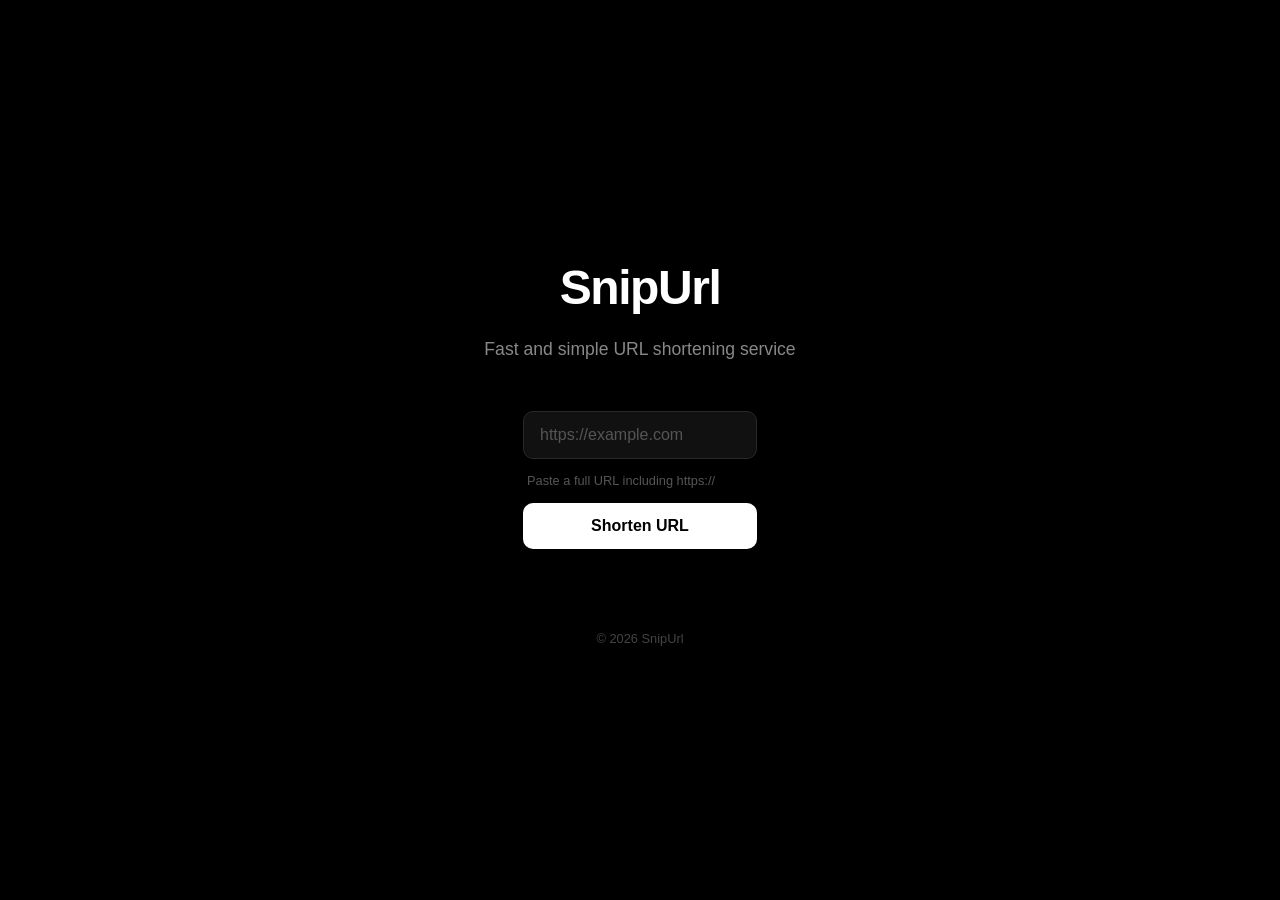
==== frontend/index.html @ 10f1c279 "feat: implement frontend URL shortening interface with API integration, validation, and copy-to-clip" ====
<!DOCTYPE html>
<html lang="en">
<head>
  <meta charset="UTF-8" />
  <meta name="viewport" content="width=device-width, initial-scale=1.0" />
  <meta name="description" content="Fast and simple URL shortening service. Shorten long URLs instantly." />
  <title>SnipUrl — Fast &amp; Simple URL Shortener</title>
  <link rel="stylesheet" href="style.css" />
</head>
<body>
  <main id="app">
    <header class="hero">
      <h1 class="title">SnipUrl</h1>
      <p class="subtitle">Fast and simple URL shortening service</p>
    </header>

    <section class="shorten-section" aria-label="Shorten a URL">
      <form id="shorten-form" class="shorten-form" novalidate>
        <label for="url-input" class="sr-only">Enter a URL to shorten</label>
        <input
          id="url-input"
          type="url"
          class="url-input"
          placeholder="https://example.com"
          autocomplete="url"
          required
          aria-describedby="input-hint"
        />
        <p id="input-hint" class="input-hint">Paste a full URL including https://</p>
        <button id="shorten-btn" type="submit" class="shorten-btn">
          <span id="btn-text">Shorten URL</span>
          <span id="btn-spinner" class="spinner hidden" aria-hidden="true"></span>
        </button>
      </form>
    </section>

    <section id="result-section" class="result-section hidden" aria-live="polite">
      <p class="result-label">Your shortened URL</p>
      <div class="result-row">
        <output id="short-url-display" class="short-url-display"></output>
        <button id="copy-btn" type="button" class="copy-btn">Copy</button>
      </div>
    </section>

    <section id="error-section" class="error-section hidden" aria-live="assertive">
      <p id="error-message" class="error-message"></p>
    </section>

    <footer class="footer">
      <p>&copy; 2026 SnipUrl</p>
    </footer>
  </main>

  <script src="script.js"></script>
</body>
</html>
---- frontend/style.css ----
/* --- Reset & Base --- */

*,
*::before,
*::after {
  margin: 0;
  padding: 0;
  box-sizing: border-box;
}

html {
  font-size: 16px;
  -webkit-text-size-adjust: 100%;
}

body {
  font-family: -apple-system, BlinkMacSystemFont, "Segoe UI", Roboto,
    Helvetica, Arial, sans-serif, "Apple Color Emoji", "Segoe UI Emoji";
  background-color: #000;
  color: #fff;
  line-height: 1.6;
  min-height: 100vh;
  display: flex;
  justify-content: center;
  align-items: center;
}

/* --- Screen-reader-only utility --- */

.sr-only {
  position: absolute;
  width: 1px;
  height: 1px;
  padding: 0;
  margin: -1px;
  overflow: hidden;
  clip: rect(0, 0, 0, 0);
  white-space: nowrap;
  border: 0;
}

/* --- Visibility helpers --- */

.hidden {
  display: none !important;
}

/* --- App container --- */

#app {
  width: 100%;
  max-width: 620px;
  padding: 2rem 1.25rem;
  display: flex;
  flex-direction: column;
  align-items: center;
  gap: 2.5rem;
}

/* --- Hero --- */

.hero {
  text-align: center;
}

.title {
  font-size: 2rem;
  font-weight: 700;
  letter-spacing: -0.03em;
  margin-bottom: 0.5rem;
}

.subtitle {
  font-size: 1rem;
  color: #888;
  font-weight: 400;
}

/* --- Shorten form --- */

.shorten-form {
  width: 100%;
  display: flex;
  flex-direction: column;
  gap: 0.75rem;
}

.url-input {
  width: 100%;
  padding: 0.875rem 1rem;
  font-size: 1rem;
  font-family: inherit;
  color: #fff;
  background-color: #111;
  border: 1px solid #282828;
  border-radius: 10px;
  outline: none;
  transition: border-color 0.2s ease;
}

.url-input::placeholder {
  color: #555;
}

.url-input:focus {
  border-color: #555;
}

.input-hint {
  font-size: 0.8rem;
  color: #555;
  padding-left: 0.25rem;
}

/* --- Button base --- */

.shorten-btn {
  display: inline-flex;
  align-items: center;
  justify-content: center;
  gap: 0.5rem;
  width: 100%;
  padding: 0.875rem 1.5rem;
  font-size: 1rem;
  font-weight: 600;
  font-family: inherit;
  color: #000;
  background-color: #fff;
  border: none;
  border-radius: 10px;
  cursor: pointer;
  transition: background-color 0.2s ease, transform 0.1s ease;
}

.shorten-btn:hover:not(:disabled) {
  background-color: #e0e0e0;
}

.shorten-btn:active:not(:disabled) {
  transform: scale(0.98);
}

.shorten-btn:disabled {
  cursor: not-allowed;
  opacity: 0.5;
}

/* --- Spinner --- */

.spinner {
  display: inline-block;
  width: 16px;
  height: 16px;
  border: 2px solid #999;
  border-top-color: #000;
  border-radius: 50%;
  animation: spin 0.6s linear infinite;
}

@keyframes spin {
  to {
    transform: rotate(360deg);
  }
}

/* --- Result section --- */

.result-section {
  width: 100%;
  text-align: center;
  animation: fadeIn 0.3s ease;
}

.result-label {
  font-size: 0.85rem;
  color: #888;
  margin-bottom: 0.75rem;
  text-transform: uppercase;
  letter-spacing: 0.06em;
}

.result-row {
  display: flex;
  align-items: center;
  gap: 0.5rem;
  background-color: #111;
  border: 1px solid #282828;
  border-radius: 10px;
  padding: 0.75rem 1rem;
}

.short-url-display {
  flex: 1;
  font-size: 0.95rem;
  color: #fff;
  word-break: break-all;
  text-align: left;
}

.copy-btn {
  flex-shrink: 0;
  padding: 0.5rem 1rem;
  font-size: 0.85rem;
  font-weight: 600;
  font-family: inherit;
  color: #000;
  background-color: #fff;
  border: none;
  border-radius: 8px;
  cursor: pointer;
  transition: background-color 0.2s ease;
  min-width: 72px;
}

.copy-btn:hover {
  background-color: #e0e0e0;
}

/* --- Error section --- */

.error-section {
  width: 100%;
  animation: fadeIn 0.3s ease;
}

.error-message {
  font-size: 0.9rem;
  color: #ff6b6b;
  background-color: rgba(255, 107, 107, 0.08);
  border: 1px solid rgba(255, 107, 107, 0.2);
  border-radius: 10px;
  padding: 0.875rem 1rem;
  text-align: center;
}

/* --- Footer --- */

.footer {
  margin-top: auto;
  padding-top: 2rem;
  text-align: center;
  font-size: 0.8rem;
  color: #444;
}

/* --- Fade-in animation --- */

@keyframes fadeIn {
  from {
    opacity: 0;
    transform: translateY(6px);
  }
  to {
    opacity: 1;
    transform: translateY(0);
  }
}



@media (min-width: 480px) {
  #app {
    padding: 4rem 2rem;
  }

  .title {
    font-size: 2.5rem;
  }

  .subtitle {
    font-size: 1.1rem;
  }
}

@media (min-width: 768px) {
  #app {
    padding: 6rem 2rem;
    gap: 3rem;
  }

  .title {
    font-size: 3rem;
  }
}
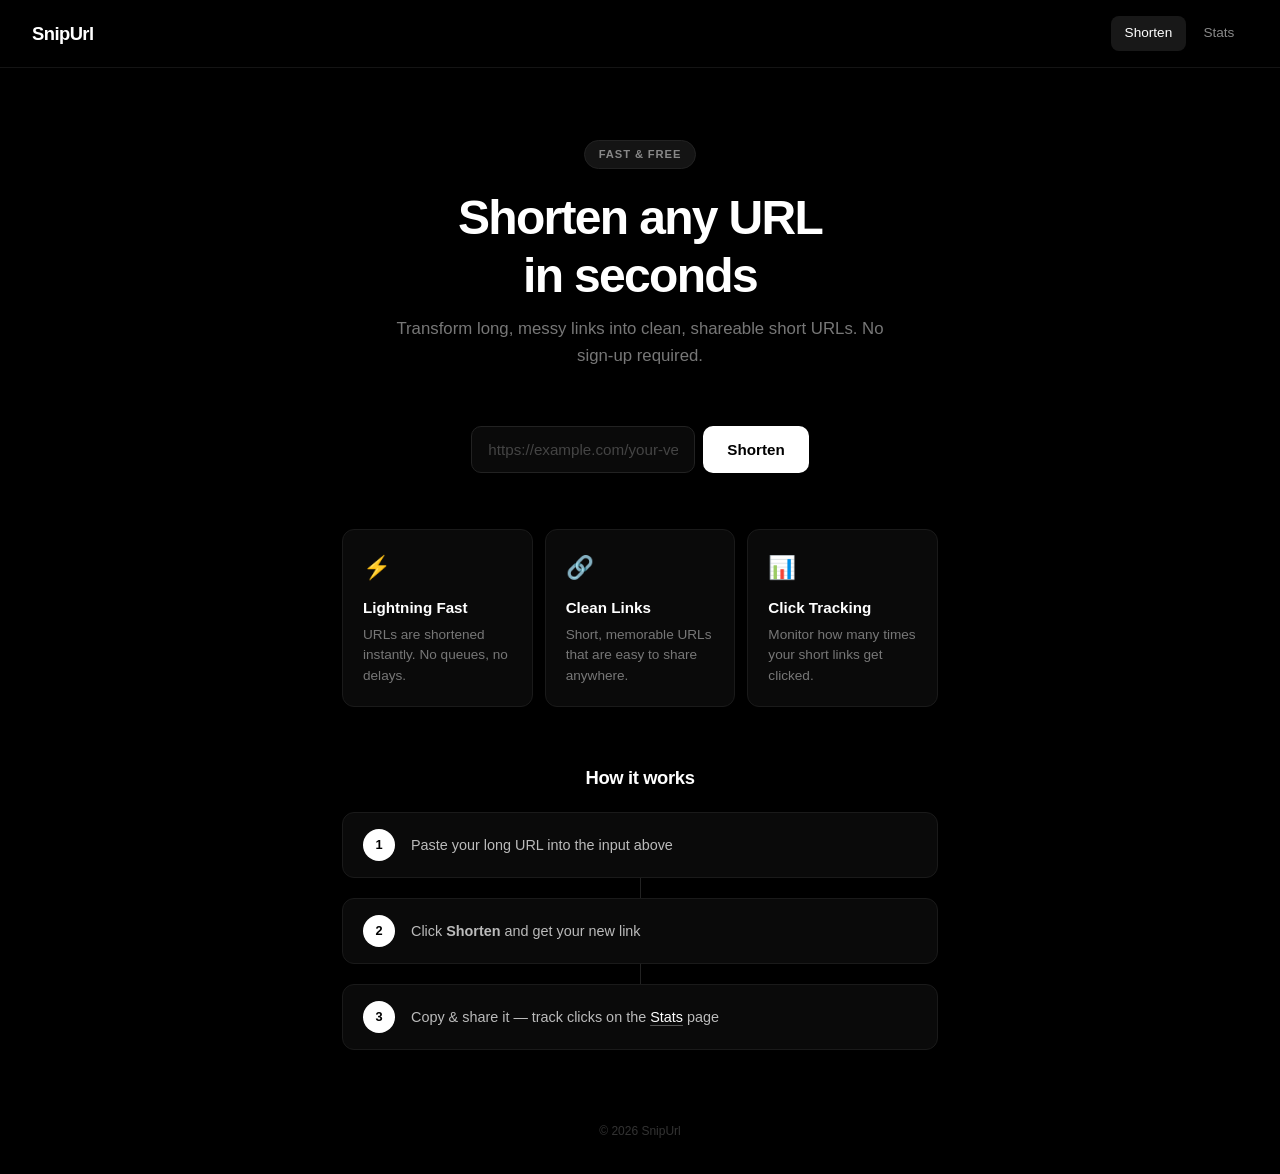
==== commit 5217eb2c: "feat: add stats page with URL statistics lookup and tips section" ====
--- a/frontend/index.html
+++ b/frontend/index.html
@@ -3,37 +3,51 @@
 <head>
   <meta charset="UTF-8" />
   <meta name="viewport" content="width=device-width, initial-scale=1.0" />
-  <meta name="description" content="Fast and simple URL shortening service. Shorten long URLs instantly." />
-  <title>SnipUrl — Fast &amp; Simple URL Shortener</title>
+  <meta name="description" content="SnipUrl — Fast and simple URL shortening service. Shorten long URLs instantly." />
+  <title>SnipUrl — Shorten URLs Instantly</title>
   <link rel="stylesheet" href="style.css" />
 </head>
 <body>
+
+  <nav class="navbar" aria-label="Main navigation">
+    <a href="index.html" class="nav-logo">SnipUrl</a>
+    <div class="nav-links">
+      <a href="index.html" class="nav-link active">Shorten</a>
+      <a href="stats.html" class="nav-link">Stats</a>
+    </div>
+  </nav>
+
   <main id="app">
-    <header class="hero">
-      <h1 class="title">SnipUrl</h1>
-      <p class="subtitle">Fast and simple URL shortening service</p>
+
+    <!-- Hero -->
+    <header class="hero fade-in">
+      <p class="hero-badge">Fast &amp; Free</p>
+      <h1 class="title">Shorten any URL<br />in seconds</h1>
+      <p class="subtitle">Transform long, messy links into clean, shareable short URLs. No sign-up required.</p>
     </header>
 
-    <section class="shorten-section" aria-label="Shorten a URL">
+    <!-- Shorten form -->
+    <section class="shorten-section fade-in delay-1" aria-label="Shorten a URL">
       <form id="shorten-form" class="shorten-form" novalidate>
         <label for="url-input" class="sr-only">Enter a URL to shorten</label>
-        <input
-          id="url-input"
-          type="url"
-          class="url-input"
-          placeholder="https://example.com"
-          autocomplete="url"
-          required
-          aria-describedby="input-hint"
-        />
-        <p id="input-hint" class="input-hint">Paste a full URL including https://</p>
-        <button id="shorten-btn" type="submit" class="shorten-btn">
-          <span id="btn-text">Shorten URL</span>
-          <span id="btn-spinner" class="spinner hidden" aria-hidden="true"></span>
-        </button>
+        <div class="input-row">
+          <input
+            id="url-input"
+            type="url"
+            class="url-input"
+            placeholder="https://example.com/your-very-long-url"
+            autocomplete="url"
+            required
+          />
+          <button id="shorten-btn" type="submit" class="primary-btn">
+            <span id="btn-text">Shorten</span>
+            <span id="btn-spinner" class="spinner hidden" aria-hidden="true"></span>
+          </button>
+        </div>
       </form>
     </section>
 
+    <!-- Result -->
     <section id="result-section" class="result-section hidden" aria-live="polite">
       <p class="result-label">Your shortened URL</p>
       <div class="result-row">
@@ -42,13 +56,55 @@
       </div>
     </section>
 
+    <!-- Error -->
     <section id="error-section" class="error-section hidden" aria-live="assertive">
       <p id="error-message" class="error-message"></p>
+    </section>
+
+    <!-- Features -->
+    <section class="features fade-in delay-2" aria-label="Features">
+      <div class="feature-card">
+        <div class="feature-icon">&#9889;</div>
+        <h3 class="feature-title">Lightning Fast</h3>
+        <p class="feature-desc">URLs are shortened instantly. No queues, no delays.</p>
+      </div>
+      <div class="feature-card">
+        <div class="feature-icon">&#128279;</div>
+        <h3 class="feature-title">Clean Links</h3>
+        <p class="feature-desc">Short, memorable URLs that are easy to share anywhere.</p>
+      </div>
+      <div class="feature-card">
+        <div class="feature-icon">&#128202;</div>
+        <h3 class="feature-title">Click Tracking</h3>
+        <p class="feature-desc">Monitor how many times your short links get clicked.</p>
+      </div>
+    </section>
+
+    <!-- How it works -->
+    <section class="how-it-works fade-in delay-3" aria-label="How it works">
+      <h2 class="section-heading">How it works</h2>
+      <div class="steps">
+        <div class="step">
+          <span class="step-number">1</span>
+          <p class="step-text">Paste your long URL into the input above</p>
+        </div>
+        <div class="step-connector"></div>
+        <div class="step">
+          <span class="step-number">2</span>
+          <p class="step-text">Click <strong>Shorten</strong> and get your new link</p>
+        </div>
+        <div class="step-connector"></div>
+        <div class="step">
+          <span class="step-number">3</span>
+          <p class="step-text">Copy &amp; share it — track clicks on the <a href="stats.html" class="inline-link">Stats</a> page</p>
+        </div>
+      </div>
     </section>
 
     <footer class="footer">
       <p>&copy; 2026 SnipUrl</p>
     </footer>
+
   </main>
 
   <script src="script.js"></script>
--- a/frontend/style.css
+++ b/frontend/style.css
@@ -1,5 +1,3 @@
-
-
 /* --- Reset & Base --- */
 
 *,
@@ -13,6 +11,7 @@
 html {
   font-size: 16px;
   -webkit-text-size-adjust: 100%;
+  scroll-behavior: smooth;
 }
 
 body {
@@ -22,12 +21,9 @@
   color: #fff;
   line-height: 1.6;
   min-height: 100vh;
-  display: flex;
-  justify-content: center;
-  align-items: center;
-}
-
-/* --- Screen-reader-only utility --- */
+}
+
+/* --- Utilities --- */
 
 .sr-only {
   position: absolute;
@@ -41,89 +37,151 @@
   border: 0;
 }
 
-/* --- Visibility helpers --- */
-
 .hidden {
   display: none !important;
 }
 
+/* --- Navbar --- */
+
+.navbar {
+  position: sticky;
+  top: 0;
+  z-index: 100;
+  display: flex;
+  align-items: center;
+  justify-content: space-between;
+  padding: 1rem 1.25rem;
+  background-color: rgba(0, 0, 0, 0.85);
+  backdrop-filter: blur(12px);
+  -webkit-backdrop-filter: blur(12px);
+  border-bottom: 1px solid #141414;
+}
+
+.nav-logo {
+  font-size: 1.15rem;
+  font-weight: 700;
+  color: #fff;
+  text-decoration: none;
+  letter-spacing: -0.03em;
+}
+
+.nav-links {
+  display: flex;
+  gap: 0.25rem;
+}
+
+.nav-link {
+  font-size: 0.85rem;
+  font-weight: 500;
+  color: #888;
+  text-decoration: none;
+  padding: 0.4rem 0.85rem;
+  border-radius: 8px;
+  transition: color 0.2s ease, background-color 0.2s ease;
+}
+
+.nav-link:hover {
+  color: #fff;
+  background-color: #151515;
+}
+
+.nav-link.active {
+  color: #fff;
+  background-color: #181818;
+}
+
 /* --- App container --- */
 
 #app {
   width: 100%;
-  max-width: 620px;
-  padding: 2rem 1.25rem;
+  max-width: 660px;
+  margin: 0 auto;
+  padding: 2.5rem 1.25rem 2rem;
   display: flex;
   flex-direction: column;
   align-items: center;
-  gap: 2.5rem;
+  gap: 3rem;
 }
 
 /* --- Hero --- */
 
 .hero {
   text-align: center;
+  max-width: 520px;
+}
+
+.hero-badge {
+  display: inline-block;
+  font-size: 0.7rem;
+  font-weight: 600;
+  letter-spacing: 0.08em;
+  text-transform: uppercase;
+  color: #888;
+  background-color: #141414;
+  border: 1px solid #222;
+  padding: 0.3rem 0.85rem;
+  border-radius: 999px;
+  margin-bottom: 1.25rem;
 }
 
 .title {
-  font-size: 2rem;
+  font-size: 2.25rem;
   font-weight: 700;
-  letter-spacing: -0.03em;
-  margin-bottom: 0.5rem;
+  letter-spacing: -0.035em;
+  line-height: 1.2;
+  margin-bottom: 0.75rem;
 }
 
 .subtitle {
   font-size: 1rem;
-  color: #888;
+  color: #777;
   font-weight: 400;
+  line-height: 1.6;
 }
 
 /* --- Shorten form --- */
 
 .shorten-form {
   width: 100%;
-  display: flex;
-  flex-direction: column;
-  gap: 0.75rem;
+}
+
+.input-row {
+  display: flex;
+  gap: 0.5rem;
+  width: 100%;
 }
 
 .url-input {
-  width: 100%;
+  flex: 1;
   padding: 0.875rem 1rem;
-  font-size: 1rem;
+  font-size: 0.95rem;
   font-family: inherit;
   color: #fff;
-  background-color: #111;
-  border: 1px solid #282828;
+  background-color: #0a0a0a;
+  border: 1px solid #222;
   border-radius: 10px;
   outline: none;
-  transition: border-color 0.2s ease;
+  transition: border-color 0.2s ease, box-shadow 0.2s ease;
 }
 
 .url-input::placeholder {
-  color: #555;
+  color: #444;
 }
 
 .url-input:focus {
-  border-color: #555;
-}
-
-.input-hint {
-  font-size: 0.8rem;
-  color: #555;
-  padding-left: 0.25rem;
-}
-
-/* --- Button base --- */
-
-.shorten-btn {
+  border-color: #444;
+  box-shadow: 0 0 0 3px rgba(255, 255, 255, 0.04);
+}
+
+/* --- Primary button --- */
+
+.primary-btn {
   display: inline-flex;
   align-items: center;
   justify-content: center;
   gap: 0.5rem;
-  width: 100%;
   padding: 0.875rem 1.5rem;
-  font-size: 1rem;
+  font-size: 0.95rem;
   font-weight: 600;
   font-family: inherit;
   color: #000;
@@ -131,20 +189,21 @@
   border: none;
   border-radius: 10px;
   cursor: pointer;
-  transition: background-color 0.2s ease, transform 0.1s ease;
-}
-
-.shorten-btn:hover:not(:disabled) {
+  white-space: nowrap;
+  transition: background-color 0.2s ease, transform 0.15s ease;
+}
+
+.primary-btn:hover:not(:disabled) {
   background-color: #e0e0e0;
 }
 
-.shorten-btn:active:not(:disabled) {
-  transform: scale(0.98);
-}
-
-.shorten-btn:disabled {
+.primary-btn:active:not(:disabled) {
+  transform: scale(0.97);
+}
+
+.primary-btn:disabled {
   cursor: not-allowed;
-  opacity: 0.5;
+  opacity: 0.45;
 }
 
 /* --- Spinner --- */
@@ -153,16 +212,14 @@
   display: inline-block;
   width: 16px;
   height: 16px;
-  border: 2px solid #999;
+  border: 2px solid #aaa;
   border-top-color: #000;
   border-radius: 50%;
   animation: spin 0.6s linear infinite;
 }
 
 @keyframes spin {
-  to {
-    transform: rotate(360deg);
-  }
+  to { transform: rotate(360deg); }
 }
 
 /* --- Result section --- */
@@ -170,12 +227,12 @@
 .result-section {
   width: 100%;
   text-align: center;
-  animation: fadeIn 0.3s ease;
+  animation: fadeUp 0.35s ease;
 }
 
 .result-label {
-  font-size: 0.85rem;
-  color: #888;
+  font-size: 0.8rem;
+  color: #666;
   margin-bottom: 0.75rem;
   text-transform: uppercase;
   letter-spacing: 0.06em;
@@ -185,8 +242,8 @@
   display: flex;
   align-items: center;
   gap: 0.5rem;
-  background-color: #111;
-  border: 1px solid #282828;
+  background-color: #0a0a0a;
+  border: 1px solid #222;
   border-radius: 10px;
   padding: 0.75rem 1rem;
 }
@@ -202,7 +259,7 @@
 .copy-btn {
   flex-shrink: 0;
   padding: 0.5rem 1rem;
-  font-size: 0.85rem;
+  font-size: 0.8rem;
   font-weight: 600;
   font-family: inherit;
   color: #000;
@@ -211,7 +268,7 @@
   border-radius: 8px;
   cursor: pointer;
   transition: background-color 0.2s ease;
-  min-width: 72px;
+  min-width: 68px;
 }
 
 .copy-btn:hover {
@@ -222,35 +279,287 @@
 
 .error-section {
   width: 100%;
-  animation: fadeIn 0.3s ease;
+  animation: fadeUp 0.35s ease;
 }
 
 .error-message {
   font-size: 0.9rem;
   color: #ff6b6b;
-  background-color: rgba(255, 107, 107, 0.08);
-  border: 1px solid rgba(255, 107, 107, 0.2);
+  background-color: rgba(255, 107, 107, 0.06);
+  border: 1px solid rgba(255, 107, 107, 0.15);
   border-radius: 10px;
   padding: 0.875rem 1rem;
   text-align: center;
 }
 
+/* --- Feature cards --- */
+
+.features {
+  width: 100%;
+  display: grid;
+  grid-template-columns: 1fr;
+  gap: 0.75rem;
+}
+
+.feature-card {
+  background-color: #0a0a0a;
+  border: 1px solid #1a1a1a;
+  border-radius: 12px;
+  padding: 1.25rem 1.25rem;
+  transition: border-color 0.25s ease, transform 0.2s ease;
+}
+
+.feature-card:hover {
+  border-color: #333;
+  transform: translateY(-2px);
+}
+
+.feature-icon {
+  font-size: 1.4rem;
+  margin-bottom: 0.6rem;
+}
+
+.feature-title {
+  font-size: 0.95rem;
+  font-weight: 600;
+  margin-bottom: 0.3rem;
+}
+
+.feature-desc {
+  font-size: 0.85rem;
+  color: #777;
+  line-height: 1.5;
+}
+
+/* --- Section heading --- */
+
+.section-heading {
+  font-size: 1.15rem;
+  font-weight: 600;
+  letter-spacing: -0.02em;
+  text-align: center;
+  margin-bottom: 1.25rem;
+}
+
+/* --- How it works --- */
+
+.how-it-works {
+  width: 100%;
+  text-align: center;
+}
+
+.steps {
+  display: flex;
+  flex-direction: column;
+  align-items: center;
+  gap: 0;
+}
+
+.step {
+  display: flex;
+  align-items: center;
+  gap: 1rem;
+  width: 100%;
+  padding: 1rem 1.25rem;
+  background-color: #0a0a0a;
+  border: 1px solid #1a1a1a;
+  border-radius: 12px;
+}
+
+.step-number {
+  display: flex;
+  align-items: center;
+  justify-content: center;
+  width: 32px;
+  height: 32px;
+  font-size: 0.8rem;
+  font-weight: 700;
+  color: #000;
+  background-color: #fff;
+  border-radius: 50%;
+  flex-shrink: 0;
+}
+
+.step-text {
+  font-size: 0.9rem;
+  color: #bbb;
+  text-align: left;
+}
+
+.step-connector {
+  width: 1px;
+  height: 20px;
+  background-color: #222;
+}
+
+.inline-link {
+  color: #fff;
+  text-decoration: underline;
+  text-decoration-color: #555;
+  text-underline-offset: 3px;
+  transition: text-decoration-color 0.2s ease;
+}
+
+.inline-link:hover {
+  text-decoration-color: #fff;
+}
+
+/* --- Stats result --- */
+
+.stats-result-section {
+  width: 100%;
+  animation: fadeUp 0.35s ease;
+}
+
+.stats-card {
+  background-color: #0a0a0a;
+  border: 1px solid #222;
+  border-radius: 12px;
+  overflow: hidden;
+}
+
+.stats-header {
+  padding: 0.85rem 1.25rem;
+  border-bottom: 1px solid #1a1a1a;
+}
+
+.stats-header-label {
+  font-size: 0.75rem;
+  font-weight: 600;
+  text-transform: uppercase;
+  letter-spacing: 0.06em;
+  color: #666;
+}
+
+.stats-grid {
+  display: grid;
+  grid-template-columns: 1fr 1fr;
+  border-bottom: 1px solid #1a1a1a;
+}
+
+.stat-block {
+  display: flex;
+  flex-direction: column;
+  align-items: center;
+  gap: 0.3rem;
+  padding: 1.5rem 1rem;
+}
+
+.stat-block:first-child {
+  border-right: 1px solid #1a1a1a;
+}
+
+.stat-number {
+  font-size: 2rem;
+  font-weight: 700;
+  letter-spacing: -0.03em;
+  line-height: 1;
+}
+
+.stat-date {
+  font-size: 0.95rem;
+  font-weight: 500;
+  line-height: 1.2;
+  text-align: center;
+}
+
+.stat-label {
+  font-size: 0.7rem;
+  font-weight: 500;
+  text-transform: uppercase;
+  letter-spacing: 0.06em;
+  color: #666;
+}
+
+.stats-details {
+  padding: 1rem 1.25rem;
+  display: flex;
+  flex-direction: column;
+  gap: 0.75rem;
+}
+
+.stats-detail-row {
+  display: flex;
+  justify-content: space-between;
+  align-items: baseline;
+  gap: 1rem;
+}
+
+.stats-key {
+  font-size: 0.75rem;
+  color: #666;
+  text-transform: uppercase;
+  letter-spacing: 0.06em;
+  flex-shrink: 0;
+}
+
+.stats-value {
+  font-size: 0.9rem;
+  color: #ccc;
+  text-align: right;
+  word-break: break-all;
+}
+
+.stats-link {
+  color: #ccc;
+  text-decoration: underline;
+  text-decoration-color: #333;
+  text-underline-offset: 3px;
+  transition: color 0.2s ease, text-decoration-color 0.2s ease;
+}
+
+.stats-link:hover {
+  color: #fff;
+  text-decoration-color: #fff;
+}
+
+/* --- Tips section --- */
+
+.tips-section {
+  width: 100%;
+}
+
+.tips-grid {
+  display: grid;
+  grid-template-columns: 1fr;
+  gap: 0.75rem;
+}
+
+.tip-card {
+  background-color: #0a0a0a;
+  border: 1px solid #1a1a1a;
+  border-radius: 12px;
+  padding: 1.25rem;
+}
+
+.tip-title {
+  font-size: 0.9rem;
+  font-weight: 600;
+  margin-bottom: 0.35rem;
+}
+
+.tip-desc {
+  font-size: 0.85rem;
+  color: #777;
+  line-height: 1.55;
+}
+
 /* --- Footer --- */
 
 .footer {
-  margin-top: auto;
-  padding-top: 2rem;
+  width: 100%;
+  padding-top: 1rem;
   text-align: center;
-  font-size: 0.8rem;
-  color: #444;
-}
-
-/* --- Fade-in animation --- */
-
-@keyframes fadeIn {
+  font-size: 0.75rem;
+  color: #333;
+}
+
+/* --- Animations --- */
+
+@keyframes fadeUp {
   from {
     opacity: 0;
-    transform: translateY(6px);
+    transform: translateY(10px);
   }
   to {
     opacity: 1;
@@ -258,26 +567,48 @@
   }
 }
 
-
+.fade-in {
+  opacity: 0;
+  transform: translateY(16px);
+  animation: fadeUp 0.5s ease forwards;
+}
+
+.delay-1 { animation-delay: 0.1s; }
+.delay-2 { animation-delay: 0.25s; }
+.delay-3 { animation-delay: 0.4s; }
+
+/* --- Responsive --- */
 
 @media (min-width: 480px) {
   #app {
-    padding: 4rem 2rem;
+    padding: 3.5rem 2rem 2rem;
   }
 
   .title {
-    font-size: 2.5rem;
+    font-size: 2.75rem;
   }
 
   .subtitle {
-    font-size: 1.1rem;
+    font-size: 1.05rem;
+  }
+
+  .features {
+    grid-template-columns: repeat(3, 1fr);
+  }
+
+  .tips-grid {
+    grid-template-columns: 1fr 1fr;
   }
 }
 
 @media (min-width: 768px) {
+  .navbar {
+    padding: 1rem 2rem;
+  }
+
   #app {
-    padding: 6rem 2rem;
-    gap: 3rem;
+    padding: 4.5rem 2rem 2rem;
+    gap: 3.5rem;
   }
 
   .title {
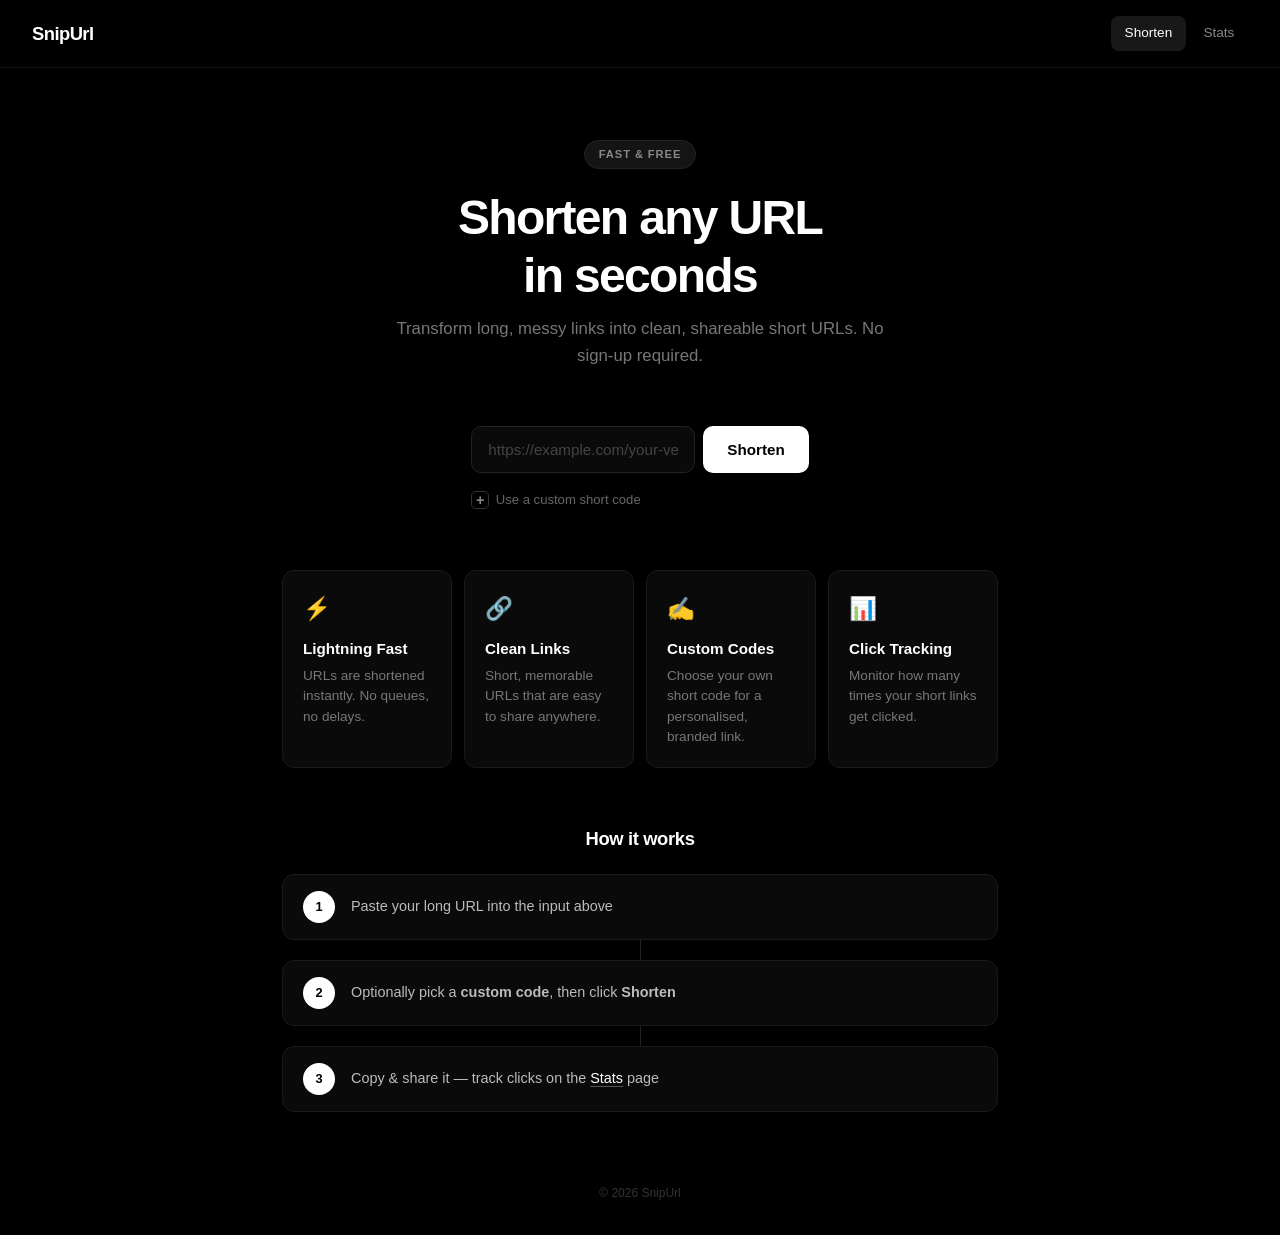
==== commit 14203f0a: "Built the frontend for custom codes" ====
--- a/frontend/index.html
+++ b/frontend/index.html
@@ -8,6 +8,9 @@
   <link rel="stylesheet" href="style.css" />
 </head>
 <body>
+
+  <!-- Toast notifications -->
+  <div id="toast-container" class="toast-container" aria-live="polite"></div>
 
   <nav class="navbar" aria-label="Main navigation">
     <a href="index.html" class="nav-logo">SnipUrl</a>
@@ -44,6 +47,29 @@
             <span id="btn-spinner" class="spinner hidden" aria-hidden="true"></span>
           </button>
         </div>
+
+        <!-- Custom code toggle & input -->
+        <div class="custom-code-section">
+          <button id="custom-code-toggle" type="button" class="custom-code-toggle">
+            <span id="toggle-icon" class="toggle-icon">+</span>
+            <span id="toggle-text">Use a custom short code</span>
+          </button>
+          <div id="custom-code-row" class="custom-code-row hidden">
+            <div class="custom-code-input-wrap">
+              <input
+                id="custom-code-input"
+                type="text"
+                class="url-input custom-code-field"
+                placeholder="my-custom-code"
+                minlength="6"
+                maxlength="30"
+                pattern="[a-zA-Z0-9_-]+"
+              />
+              <span id="custom-code-counter" class="char-counter">0 / 30</span>
+            </div>
+            <p class="custom-code-hint">6–30 characters · letters, numbers, hyphens, underscores</p>
+          </div>
+        </div>
       </form>
     </section>
 
@@ -74,6 +100,11 @@
         <p class="feature-desc">Short, memorable URLs that are easy to share anywhere.</p>
       </div>
       <div class="feature-card">
+        <div class="feature-icon">&#9997;</div>
+        <h3 class="feature-title">Custom Codes</h3>
+        <p class="feature-desc">Choose your own short code for a personalised, branded link.</p>
+      </div>
+      <div class="feature-card">
         <div class="feature-icon">&#128202;</div>
         <h3 class="feature-title">Click Tracking</h3>
         <p class="feature-desc">Monitor how many times your short links get clicked.</p>
@@ -91,7 +122,7 @@
         <div class="step-connector"></div>
         <div class="step">
           <span class="step-number">2</span>
-          <p class="step-text">Click <strong>Shorten</strong> and get your new link</p>
+          <p class="step-text">Optionally pick a <strong>custom code</strong>, then click <strong>Shorten</strong></p>
         </div>
         <div class="step-connector"></div>
         <div class="step">
--- a/frontend/style.css
+++ b/frontend/style.css
@@ -149,6 +149,117 @@
   display: flex;
   gap: 0.5rem;
   width: 100%;
+}
+
+/* --- Custom code section --- */
+
+.custom-code-section {
+  margin-top: 0.75rem;
+}
+
+.custom-code-toggle {
+  display: inline-flex;
+  align-items: center;
+  gap: 0.4rem;
+  background: none;
+  border: none;
+  color: #666;
+  font-size: 0.82rem;
+  font-family: inherit;
+  font-weight: 500;
+  cursor: pointer;
+  padding: 0.35rem 0;
+  transition: color 0.2s ease;
+}
+
+.custom-code-toggle:hover {
+  color: #aaa;
+}
+
+.toggle-icon {
+  display: inline-flex;
+  align-items: center;
+  justify-content: center;
+  width: 18px;
+  height: 18px;
+  font-size: 0.9rem;
+  font-weight: 600;
+  border: 1px solid #333;
+  border-radius: 5px;
+  color: #888;
+  transition: transform 0.25s ease, border-color 0.2s ease;
+  line-height: 1;
+}
+
+.toggle-icon.open {
+  transform: rotate(45deg);
+  border-color: #555;
+}
+
+.custom-code-row {
+  overflow: hidden;
+  animation: slideDown 0.3s ease forwards;
+}
+
+.custom-code-row.hidden {
+  display: none !important;
+}
+
+.custom-code-input-wrap {
+  position: relative;
+  margin-top: 0.5rem;
+}
+
+.custom-code-field {
+  width: 100%;
+  padding-right: 4.5rem;
+  font-family: "SF Mono", "Fira Code", "Cascadia Code", monospace;
+  letter-spacing: 0.02em;
+}
+
+.custom-code-field.invalid {
+  border-color: rgba(255, 107, 107, 0.5);
+  box-shadow: 0 0 0 3px rgba(255, 107, 107, 0.06);
+}
+
+.char-counter {
+  position: absolute;
+  right: 0.85rem;
+  top: 50%;
+  transform: translateY(-50%);
+  font-size: 0.7rem;
+  color: #444;
+  font-variant-numeric: tabular-nums;
+  pointer-events: none;
+  transition: color 0.2s ease;
+}
+
+.char-counter.warn {
+  color: #ffbb44;
+}
+
+.char-counter.over {
+  color: #ff6b6b;
+}
+
+.custom-code-hint {
+  font-size: 0.72rem;
+  color: #444;
+  margin-top: 0.4rem;
+  letter-spacing: 0.01em;
+}
+
+@keyframes slideDown {
+  from {
+    opacity: 0;
+    max-height: 0;
+    transform: translateY(-6px);
+  }
+  to {
+    opacity: 1;
+    max-height: 120px;
+    transform: translateY(0);
+  }
 }
 
 .url-input {
@@ -554,6 +665,183 @@
   color: #333;
 }
 
+/* --- Toast notifications --- */
+
+.toast-container {
+  position: fixed;
+  top: 1rem;
+  right: 1rem;
+  z-index: 9999;
+  display: flex;
+  flex-direction: column;
+  gap: 0.6rem;
+  pointer-events: none;
+  max-width: 380px;
+  width: calc(100% - 2rem);
+}
+
+.toast {
+  pointer-events: auto;
+  display: flex;
+  align-items: flex-start;
+  gap: 0.75rem;
+  padding: 0.9rem 1rem;
+  border-radius: 12px;
+  background-color: #141414;
+  border: 1px solid #222;
+  backdrop-filter: blur(16px);
+  -webkit-backdrop-filter: blur(16px);
+  box-shadow: 0 8px 32px rgba(0, 0, 0, 0.4), 0 0 0 1px rgba(255, 255, 255, 0.03);
+  animation: toastSlideIn 0.4s cubic-bezier(0.16, 1, 0.3, 1) forwards;
+  position: relative;
+  overflow: hidden;
+}
+
+.toast.toast-exit {
+  animation: toastSlideOut 0.3s cubic-bezier(0.55, 0, 1, 0.45) forwards;
+}
+
+.toast-icon {
+  flex-shrink: 0;
+  width: 20px;
+  height: 20px;
+  display: flex;
+  align-items: center;
+  justify-content: center;
+  font-size: 0.95rem;
+  margin-top: 1px;
+}
+
+.toast-body {
+  flex: 1;
+  min-width: 0;
+}
+
+.toast-title {
+  font-size: 0.82rem;
+  font-weight: 600;
+  color: #fff;
+  margin-bottom: 0.15rem;
+  line-height: 1.3;
+}
+
+.toast-message {
+  font-size: 0.78rem;
+  color: #888;
+  line-height: 1.45;
+}
+
+.toast-close {
+  flex-shrink: 0;
+  background: none;
+  border: none;
+  color: #555;
+  cursor: pointer;
+  font-size: 1rem;
+  padding: 0.15rem;
+  line-height: 1;
+  transition: color 0.2s ease;
+  margin-top: -2px;
+}
+
+.toast-close:hover {
+  color: #aaa;
+}
+
+.toast-progress {
+  position: absolute;
+  bottom: 0;
+  left: 0;
+  height: 2px;
+  border-radius: 0 0 12px 12px;
+  animation: toastProgress linear forwards;
+}
+
+/* Toast type variants */
+.toast--error {
+  border-color: rgba(255, 107, 107, 0.2);
+  background-color: rgba(255, 107, 107, 0.06);
+}
+
+.toast--error .toast-icon { color: #ff6b6b; }
+.toast--error .toast-progress { background-color: #ff6b6b; }
+
+.toast--warning {
+  border-color: rgba(255, 187, 68, 0.2);
+  background-color: rgba(255, 187, 68, 0.06);
+}
+
+.toast--warning .toast-icon { color: #ffbb44; }
+.toast--warning .toast-progress { background-color: #ffbb44; }
+
+.toast--success {
+  border-color: rgba(82, 196, 126, 0.2);
+  background-color: rgba(82, 196, 126, 0.06);
+}
+
+.toast--success .toast-icon { color: #52c47e; }
+.toast--success .toast-progress { background-color: #52c47e; }
+
+.toast--info {
+  border-color: rgba(99, 179, 237, 0.2);
+  background-color: rgba(99, 179, 237, 0.06);
+}
+
+.toast--info .toast-icon { color: #63b3ed; }
+.toast--info .toast-progress { background-color: #63b3ed; }
+
+/* Rate limit cooldown on button */
+.primary-btn.cooldown {
+  position: relative;
+  cursor: not-allowed;
+  opacity: 0.55;
+  background-color: #333;
+  color: #999;
+}
+
+.primary-btn.cooldown::after {
+  content: "";
+  position: absolute;
+  bottom: 0;
+  left: 0;
+  height: 3px;
+  background: linear-gradient(90deg, #ff6b6b, #ff8e53);
+  border-radius: 0 0 10px 10px;
+  animation: cooldownBar linear forwards;
+}
+
+@keyframes toastSlideIn {
+  from {
+    opacity: 0;
+    transform: translateX(100%) scale(0.95);
+  }
+  to {
+    opacity: 1;
+    transform: translateX(0) scale(1);
+  }
+}
+
+@keyframes toastSlideOut {
+  from {
+    opacity: 1;
+    transform: translateX(0) scale(1);
+  }
+  to {
+    opacity: 0;
+    transform: translateX(100%) scale(0.95);
+  }
+}
+
+@keyframes toastProgress {
+  from { width: 100%; }
+  to { width: 0%; }
+}
+
+@keyframes cooldownBar {
+  from { width: 100%; }
+  to { width: 0%; }
+}
+
 /* --- Animations --- */
 
 @keyframes fadeUp {
@@ -593,7 +881,7 @@
   }
 
   .features {
-    grid-template-columns: repeat(3, 1fr);
+    grid-template-columns: repeat(2, 1fr);
   }
 
   .tips-grid {
@@ -609,9 +897,14 @@
   #app {
     padding: 4.5rem 2rem 2rem;
     gap: 3.5rem;
+    max-width: 780px;
   }
 
   .title {
     font-size: 3rem;
   }
-}
+
+  .features {
+    grid-template-columns: repeat(4, 1fr);
+  }
+}
